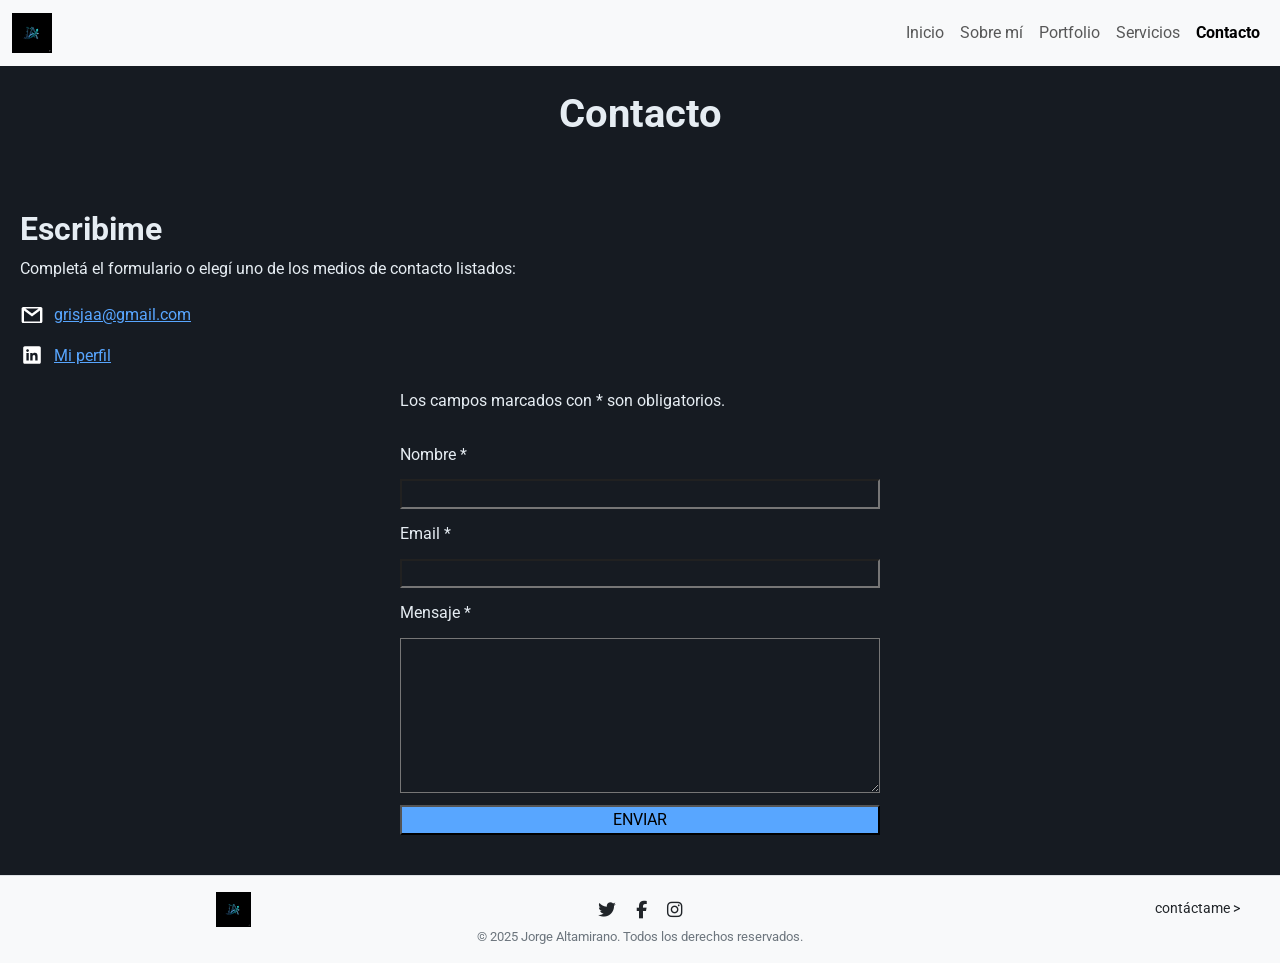
==== pages/contacto.html @ dae82b2c "Primera versión de mi proyecto portfolio" ====
<!doctype html>
<html lang="es">

<head>
    <meta charset="utf-8">
    <meta name="viewport" content="width=device-width, initial-scale=1.5">
    <title>Portfolio-Contacto</title>

    <!-- Tipografía -->
    <link rel="preconnect" href="https://fonts.googleapis.com">
    <link rel="preconnect" href="https://fonts.gstatic.com" crossorigin>
    <link href="https://fonts.googleapis.com/css2?family=Roboto:wght@400&display=swap" rel="stylesheet">
    <link href="https://cdn.jsdelivr.net/npm/bootstrap@5.3.8/dist/css/bootstrap.min.css" rel="stylesheet"
        integrity="sha384-sRIl4kxILFvY47J16cr9ZwB07vP4J8+LH7qKQnuqkuIAvNWLzeN8tE5YBujZqJLB" crossorigin="anonymous">
    <!-- CSS -->
    <link rel="stylesheet" href="../assets/css/styles.css">
    <!-- Font Awesome para iconos -->
    <link rel="stylesheet" href="https://cdnjs.cloudflare.com/ajax/libs/font-awesome/6.4.0/css/all.min.css"
        integrity="sha512-iecdLmaskl7CVkqkXNQ/ZH/XLlvWZOJyj7Yy7tcenmpD1ypASozpmT/E0iPtmFIB46ZmdtAc9eNBvH0H/ZpiBw=="
        crossorigin="anonymous" referrerpolicy="no-referrer" />
</head>

<body class="body">
    <header class="header">
        <nav class="navbar navbar-expand-lg bg-body-tertiary">
            <div class="container-fluid">
                <a class="navbar-brand" href="../index.html">
                    <img src="../assets/img/logo negro.png" alt="Jorge Altamirano Logo" height="40">
                </a>
                <button class="navbar-toggler" type="button" data-bs-toggle="collapse"
                    data-bs-target="#navbarNavAltMarkup" aria-controls="navbarNavAltMarkup" aria-expanded="false"
                    aria-label="Toggle navigation">
                    <span class="navbar-toggler-icon"></span>
                </button>
                <div class="collapse navbar-collapse" id="navbarNavAltMarkup">
                    <div class="navbar-nav ms-auto">
                        <a class="nav-link" href="../index.html">Inicio</a>
                        <a class="nav-link" href="./sobre-mi.html">Sobre mí</a>
                        <a class="nav-link" href="./portfolio.html">Portfolio</a>
                        <a class="nav-link" href="./servicios.html">Servicios</a>
                        <a class="nav-link active" aria-current="page" href="./contacto.html">Contacto</a>
                    </div>
                </div>
            </div>
        </nav>

        <div class="header-content text-center py-4">
            <h1 class="header__title">Contacto</h1>
        </div>
    </header>

    <main class="main">
        <section class="contact" aria-labelledby="contacto-titulo">
            <h2 id="contacto-titulo" class="contact__title">Escribime</h2>
            <p class="contact__intro">Completá el formulario o elegí uno de los medios de contacto listados:</p>

            <ul class="contact__list">
                <li>
                    <img src="../assets/img/gmail blanco.svg" alt="Gmail" class="contact__icon">
                    <a href="mailto:grisjaa@gmail.com" class="contact__link">grisjaa@gmail.com</a>
                </li>
                <li>
                    <img src="../assets/img/inkedin blanco.svg" alt="LinkedIn" class="contact__icon">
                    <a href="https://www.linkedin.com/in/jorge-a-altamirano/" target="_blank" class="contact__link">Mi
                        perfil</a>
                </li>
            </ul>

            <form class="form" action="#" method="post" aria-describedby="ayuda-form">
                <p id="ayuda-form" class="form__help">Los campos marcados con * son obligatorios.</p>

                <label for="nombre" class="form__label">Nombre *</label>
                <input id="nombre" name="nombre" type="text" class="form__input" required>

                <label for="email" class="form__label">Email *</label>
                <input id="email" name="email" type="email" class="form__input" required>

                <label for="mensaje" class="form__label">Mensaje *</label>
                <textarea id="mensaje" name="mensaje" rows="6" class="form__textarea" required></textarea>

                <button type="submit" class="form__button">Enviar</button>
            </form>
        </section>
    </main>

    <footer class="footer">
        <div class="footer__container">
            <img src="../assets/img/logo negro.png" alt="Jorge Altamirano Logo" class="footer__logo">
            <ul class="footer__social">
                <li>
                    <a href="https://twitter.com" target="_blank" rel="noopener noreferrer" class="footer__social-link"
                        aria-label="Twitter">
                        <i class="fab fa-twitter"></i>
                    </a>
                </li>
                <li>
                    <a href="https://facebook.com" target="_blank" rel="noopener noreferrer" class="footer__social-link"
                        aria-label="Facebook">
                        <i class="fab fa-facebook-f"></i>
                    </a>
                </li>
                <li>
                    <a href="https://instagram.com" target="_blank" rel="noopener noreferrer"
                        class="footer__social-link" aria-label="Instagram">
                        <i class="fab fa-instagram"></i>
                    </a>
                </li>
            </ul>
            <a href="./contacto.html" class="footer__contact">contáctame &gt;</a>
        </div>
        <p class="footer__text">&copy; <time datetime="2025">2025</time> Jorge Altamirano. Todos los derechos
            reservados.</p>
    </footer>
    <script src="https://cdn.jsdelivr.net/npm/bootstrap@5.3.8/dist/js/bootstrap.bundle.min.js"
        integrity="sha384-FKyoEForCGlyvwx9Hj09JcYn3nv7wiPVlz7YYwJrWVcXK/BmnVDxM+D2scQbITxI"
        crossorigin="anonymous"></script>
</body>

</html>
---- assets/css/styles.css ----
/* Reset básico  */
* {
  margin: 0;
  padding: 0;
  box-sizing: border-box;
}

/* Variables y tipografía */
:root {
  --fondo: #0d1117;
  --tinta: #e6edf3;
  --acento: #58a6ff;
  --muted: #8b949e;
  --fondo-suave: #161b22;
}

html {
  color-scheme: dark light;
  background: var(--fondo);
}

.body {
  background: var(--fondo);
  color: var(--tinta);
  font-family: "Roboto", system-ui, -apple-system, "Segoe UI", Arial, sans-serif;
  font-weight: 400;
  line-height: 1.6;
  max-width: 1320px;
  margin: 0 auto;
}

/* Enlaces */
a {
  color: var(--acento);
  text-decoration: underline;
}
a:hover {
  text-decoration: none;
}

/*  Encabezados y subtítulos  */
h1, h2, h3 {
  color: var(--tinta);
  font-weight: 700;
}
.subtitulo {
  color: var(--muted);
  font-style: italic;
}

/*  Navegación */
nav ul { list-style: none; }
nav li { display: inline; }
nav li + li::before { content: " · "; color: var(--muted); }
nav a[aria-current="page"] { font-weight: 700; text-decoration: none; }

/* Secciones base  */
header, main { background: var(--fondo-suave); }
figure { text-align: center; }
figcaption { color: var(--muted); font-size: 0.95rem; }

/*  Texto y listas  */
em { font-style: italic; }
strong { font-weight: 700; }
ul, ol { color: var(--tinta); }

/* Formularios y botones  */
label, input, textarea, button {
  font: inherit;
  color: inherit;
  background: transparent;
}
button {
  background: var(--acento);
  color: #000;
  text-transform: uppercase;
  cursor: pointer;
}
button:hover { text-decoration: underline; }

.form {
  display: flex;
  flex-direction: column;
  gap: 12px;
  max-width: 480px;
  margin: 0 auto;
}

/*  Multimedia */
video, img { display: block; }

/* Accesibilidad */
.skip {
  position: static;
  display: inline-block;
  background: var(--acento);
  color: #000;
  text-decoration: none;
}


/* Header */
.header { background: var(--fondo-suave); text-align: center; }
.header__title { color: var(--tinta); font-weight: 700; }
.header__subtitle { color: var(--muted); font-style: italic; }

/* Navegación */
.nav__list { list-style: none; }
.nav__item { display: inline; }
.nav__item + .nav__item::before { content: " · "; color: var(--muted); }
.nav__link { color: var(--acento); text-decoration: underline; }
.nav__link:hover { text-decoration: none; }
.nav__link[aria-current="page"] { font-weight: 700; text-decoration: none; }

/* Main / Intro */
.main { 
  background: var(--fondo-suave); 
  min-height: 70vh;
  padding: 40px 20px;
}
.intro__title {
  color: var(--tinta);
  font-weight: 700;
  text-align: center;
}

.intro__text {
  text-align: center;
  margin-top: 8px;
}

/* Proyecto destacado */
.project {
  display: grid;
  gap: 20px;
}

.project__title { 
  color: var(--tinta); 
  text-align: center;
  margin-bottom: 30px;
}

.project__text { 
  color: var(--tinta);
  margin-top: 15px;
}

.project__video { 
  display: block;
  max-height: 400px;
  object-fit: cover;
  border-radius: 10px;
}

/* Intro Figure */
.intro__figure {
  display: flex;
  flex-direction: column;
  gap: 10px;
  align-items: center;
  justify-content: center;
}

.intro__image {
  width: 100%;
  height: auto;
  max-height: 450px;
  object-fit: contain;
  border-radius: 10px;
  box-shadow: 0 4px 8px rgba(0, 0, 0, 0.1);
  display: block;
  margin: 0 auto;
}

.intro__caption {
  color: var(--muted);
  font-size: 0.95rem;
  text-align: center;
  margin-top: 10px;
}

/* Gallery - Portfolio */
.gallery {
  display: grid;
  gap: 40px;
  padding: 20px;
}

.gallery__title {
  color: var(--tinta);
  font-weight: 700;
  text-align: center;
  margin-bottom: 30px;
}

.project__figure {
  display: flex;
  flex-direction: column;
  gap: 15px;
  background: var(--fondo);
  padding: 20px;
  border-radius: 15px;
  box-shadow: 0 4px 12px rgba(0, 0, 0, 0.2);
  transition: transform 0.3s ease, box-shadow 0.3s ease;
}

.project__figure:hover {
  transform: translateY(-10px);
  box-shadow: 0 8px 20px rgba(88, 166, 255, 0.4);
}

.project__image {
  width: 100%;
  max-height: 350px;
  object-fit: cover;
  border-radius: 10px;
}

.project__caption {
  color: var(--muted);
  font-size: 0.95rem;
  text-align: center;
}

/* Responsive Gallery Grid */
@media (min-width: 768px) {
  .gallery {
    grid-template-columns: repeat(2, 1fr);
    gap: 30px;
  }
  
  .gallery__title {
    grid-column: 1 / -1;
  }
}

/* Skills */
.skills__title { font-weight: 700; }
.skills__list { list-style: disc; }
.skills__item { color: var(--tinta); }

/* Contenedor de habilidades más acotado */
.skills .container {
  max-width: 800px;
}

/* Espaciado de cards de habilidades en mobile */
.skills .card {
  margin-bottom: 32px;
  padding: 14px 10px;
}

@media (min-width: 768px) {
  .skills .card {
    margin-bottom: 16px;
  }
}

/* Services (Grid bidimensional) */
.service {
  display: grid;
  row-gap: 28px;
  column-gap: 24px;
  padding: 32px 20px;
}

.service__item {
  background: var(--fondo);
  padding: 20px 18px;
  border-radius: 12px;
  text-align: left;
}

.service__title {
  color: var(--tinta);
  text-align: center;
  margin-bottom: 8px;
  grid-column: 1 / -1;
}

.service__subtitle {
  color: var(--tinta);
}

.process {
  background: var(--fondo-suave);
  padding: 22px 20px;
  border-radius: 12px;
}

.process__title {
  color: var(--tinta);
  margin-bottom: 12px;
}

.process__list {
  display: grid;
  gap: 8px;
  padding-left: 1.25rem;
}

/* Tablet: 2 columnas */
@media (min-width: 768px) {
  .service {
    grid-template-columns: repeat(2, minmax(0, 1fr));
  }

  .process {
    grid-column: 1 / -1;
  }

  .process__list {
    grid-template-columns: repeat(2, minmax(0, 1fr));
  }
}

/* Desktop: 3 columnas desde 1024px */
@media (min-width: 1024px) {
  .service {
    grid-template-columns: repeat(3, minmax(0, 1fr));
  }

  .process {
    grid-column: 1 / -1;
  }
}

/* Contact List */
.contact__list {
  list-style: none;
  padding: 0;
  margin: 20px 0;
}

.contact__list li {
  display: flex;
  align-items: center;
  gap: 10px;
  margin-bottom: 15px;
  color: var(--tinta);
}

.contact__icon {
  width: 24px;
  height: 24px;
  flex-shrink: 0;
}

.contact__link {
  color: var(--acento);
  text-decoration: underline;
}

.contact__link:hover {
  text-decoration: none;
}

/* imagen de perfil */
.profile__image {
  max-width: 300px;
  width: 100%;
  height: auto;
  border-radius: 20px;
  transition: transform 0.3s ease, box-shadow 0.3s ease;
  box-shadow: 0 4px 8px rgba(0, 0, 0, 0.1);
}

.profile__image:hover {
  transform: scale(1.05);
  box-shadow: 0 8px 16px rgba(88, 166, 255, 0.3);
}

/* Footer */
.footer { 
  background: #f8f9fa; 
  padding: 16px 20px;
  color: #212529;
  border-top: 1px solid #dee2e6;
}

.footer__container {
  max-width: 1200px;
  margin: 0 auto;
  display: flex;
  flex-direction: column;
  align-items: center;
  gap: 15px;
}

.footer__logo {
  height: 35px;
  width: auto;
  object-fit: contain;
}

.footer__social {
  display: flex;
  gap: 20px;
  list-style: none;
  margin: 0;
  padding: 0;
  align-items: center;
}

.footer__social-link {
  color: #212529;
  font-size: 1.1rem;
  text-decoration: none;
  transition: color 0.3s ease, transform 0.2s ease;
  display: flex;
  align-items: center;
  justify-content: center;
}

.footer__social-link:hover,
.footer__social-link:focus,
.footer__social-link:active {
  color: var(--acento);
  transform: translateY(-2px);
  outline: 2px solid var(--acento);
  outline-offset: 4px;
}

.footer__contact {
  color: #212529;
  text-decoration: none;
  font-size: 0.9rem;
  padding-bottom: 2px;
  transition: color 0.3s ease;
}

.footer__contact:hover,
.footer__contact:focus,
.footer__contact:active {
  color: var(--acento);
  outline: 2px solid var(--acento);
  outline-offset: 4px;
}

.footer__text { 
  color: #6c757d; 
  font-size: 0.8rem;
  text-align: center;
  margin: 0;
}

/* Responsive Footer */
@media (min-width: 768px) {
  .footer__container {
    flex-direction: row;
    justify-content: space-between;
    align-items: center;
    gap: 20px;
  }
  
  .footer__logo {
    flex: 1;
  }
  
  .footer__social {
    flex: 1;
    justify-content: center;
  }
  
  .footer__contact {
    flex: 1;
    text-align: right;
  }
}
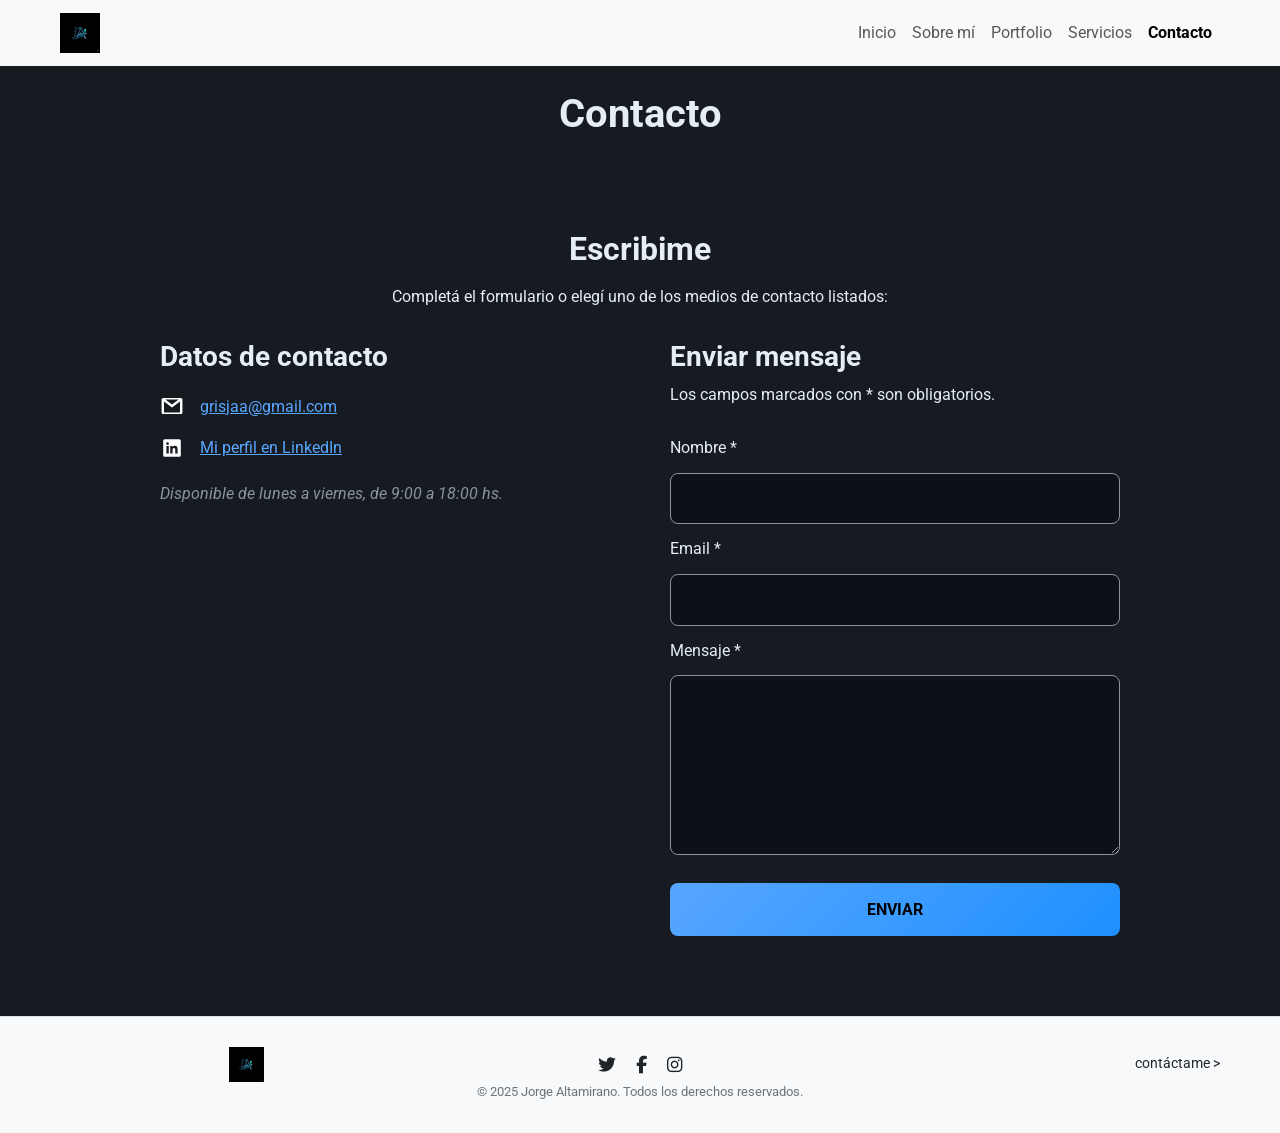
==== commit 1f69b6e0: "agregue: arquitectura SCSS, variables, mixins, @each y animaciones" ====
--- a/pages/contacto.html
+++ b/pages/contacto.html
@@ -1,9 +1,10 @@
 <!doctype html>
 <html lang="es">
 
+<!-- ==================== HEAD ==================== -->
 <head>
     <meta charset="utf-8">
-    <meta name="viewport" content="width=device-width, initial-scale=1.5">
+    <meta name="viewport" content="width=device-width, initial-scale=1.0">
     <title>Portfolio-Contacto</title>
 
     <!-- Tipografía -->
@@ -13,14 +14,16 @@
     <link href="https://cdn.jsdelivr.net/npm/bootstrap@5.3.8/dist/css/bootstrap.min.css" rel="stylesheet"
         integrity="sha384-sRIl4kxILFvY47J16cr9ZwB07vP4J8+LH7qKQnuqkuIAvNWLzeN8tE5YBujZqJLB" crossorigin="anonymous">
     <!-- CSS -->
-    <link rel="stylesheet" href="../assets/css/styles.css">
+    <link rel="stylesheet" href="../assets/css/style.css">
     <!-- Font Awesome para iconos -->
     <link rel="stylesheet" href="https://cdnjs.cloudflare.com/ajax/libs/font-awesome/6.4.0/css/all.min.css"
         integrity="sha512-iecdLmaskl7CVkqkXNQ/ZH/XLlvWZOJyj7Yy7tcenmpD1ypASozpmT/E0iPtmFIB46ZmdtAc9eNBvH0H/ZpiBw=="
         crossorigin="anonymous" referrerpolicy="no-referrer" />
 </head>
+<!-- ==================== FIN HEAD ==================== -->
 
 <body class="body">
+    <!-- Inicio Header -->
     <header class="header">
         <nav class="navbar navbar-expand-lg bg-body-tertiary">
             <div class="container-fluid">
@@ -48,40 +51,54 @@
             <h1 class="header__title">Contacto</h1>
         </div>
     </header>
+    <!-- Fin Header -->
 
+    <!-- ==================== INICIO MAIN ==================== -->
     <main class="main">
         <section class="contact" aria-labelledby="contacto-titulo">
             <h2 id="contacto-titulo" class="contact__title">Escribime</h2>
             <p class="contact__intro">Completá el formulario o elegí uno de los medios de contacto listados:</p>
 
-            <ul class="contact__list">
-                <li>
-                    <img src="../assets/img/gmail blanco.svg" alt="Gmail" class="contact__icon">
-                    <a href="mailto:grisjaa@gmail.com" class="contact__link">grisjaa@gmail.com</a>
-                </li>
-                <li>
-                    <img src="../assets/img/inkedin blanco.svg" alt="LinkedIn" class="contact__icon">
-                    <a href="https://www.linkedin.com/in/jorge-a-altamirano/" target="_blank" class="contact__link">Mi
-                        perfil</a>
-                </li>
-            </ul>
+            <!-- Wrapper Flexbox para distribuir contenido -->
+            <div class="contact__wrapper">
+                <!-- Informacion de contacto -->
+                <div class="contact__info">
+                    <h3>Datos de contacto</h3>
+                    <ul class="contact__list">
+                        <li>
+                            <img src="../assets/img/gmail blanco.svg" alt="Gmail" class="contact__icon">
+                            <a href="mailto:grisjaa@gmail.com" class="contact__link">grisjaa@gmail.com</a>
+                        </li>
+                        <li>
+                            <img src="../assets/img/inkedin blanco.svg" alt="LinkedIn" class="contact__icon">
+                            <a href="https://www.linkedin.com/in/jorge-a-altamirano/" target="_blank" class="contact__link">Mi perfil en LinkedIn</a>
+                        </li>
+                    </ul>
+                    <p class="contact__availability">Disponible de lunes a viernes, de 9:00 a 18:00 hs.</p>
+                </div>
 
-            <form class="form" action="#" method="post" aria-describedby="ayuda-form">
-                <p id="ayuda-form" class="form__help">Los campos marcados con * son obligatorios.</p>
+                <!-- Formulario de contacto -->
+                <div class="contact__form-container">
+                    <h3>Enviar mensaje</h3>
+                    <form class="form" action="#" method="post" aria-describedby="ayuda-form">
+                        <p id="ayuda-form" class="form__help">Los campos marcados con * son obligatorios.</p>
 
-                <label for="nombre" class="form__label">Nombre *</label>
-                <input id="nombre" name="nombre" type="text" class="form__input" required>
+                        <label for="nombre" class="form__label">Nombre *</label>
+                        <input id="nombre" name="nombre" type="text" class="form__input" required>
 
-                <label for="email" class="form__label">Email *</label>
-                <input id="email" name="email" type="email" class="form__input" required>
+                        <label for="email" class="form__label">Email *</label>
+                        <input id="email" name="email" type="email" class="form__input" required>
 
-                <label for="mensaje" class="form__label">Mensaje *</label>
-                <textarea id="mensaje" name="mensaje" rows="6" class="form__textarea" required></textarea>
+                        <label for="mensaje" class="form__label">Mensaje *</label>
+                        <textarea id="mensaje" name="mensaje" rows="6" class="form__textarea" required></textarea>
 
-                <button type="submit" class="form__button">Enviar</button>
-            </form>
+                        <button type="submit" class="form__button">Enviar</button>
+                    </form>
+                </div>
+            </div>
         </section>
     </main>
+    <!-- ==================== FIN MAIN ==================== -->
 
     <footer class="footer">
         <div class="footer__container">
@@ -111,6 +128,9 @@
         <p class="footer__text">&copy; <time datetime="2025">2025</time> Jorge Altamirano. Todos los derechos
             reservados.</p>
     </footer>
+    <!-- ==================== FIN FOOTER ==================== -->
+
+    <!-- Scripts -->
     <script src="https://cdn.jsdelivr.net/npm/bootstrap@5.3.8/dist/js/bootstrap.bundle.min.js"
         integrity="sha384-FKyoEForCGlyvwx9Hj09JcYn3nv7wiPVlz7YYwJrWVcXK/BmnVDxM+D2scQbITxI"
         crossorigin="anonymous"></script>
--- a/assets/css/style.css
+++ b/assets/css/style.css
@@ -0,0 +1,984 @@
+@charset "UTF-8";
+@keyframes fadeIn {
+  from {
+    opacity: 0;
+    transform: translateY(20px);
+  }
+  to {
+    opacity: 1;
+    transform: translateY(0);
+  }
+}
+@keyframes pulse {
+  0%, 100% {
+    transform: scale(1);
+  }
+  50% {
+    transform: scale(1.05);
+  }
+}
+@keyframes slideInRight {
+  from {
+    opacity: 0;
+    transform: translateX(30px);
+  }
+  to {
+    opacity: 1;
+    transform: translateX(0);
+  }
+}
+@keyframes gradientShift {
+  0% {
+    background-position: 0% 50%;
+  }
+  50% {
+    background-position: 100% 50%;
+  }
+  100% {
+    background-position: 0% 50%;
+  }
+}
+* {
+  margin: 0;
+  padding: 0;
+  box-sizing: border-box;
+}
+
+html {
+  color-scheme: dark light;
+  background: #0d1117;
+  scroll-behavior: smooth;
+}
+
+body,
+.body {
+  background: #0d1117;
+  color: #e6edf3;
+  font-family: "Roboto", system-ui, -apple-system, "Segoe UI", Arial, sans-serif;
+  font-weight: 400;
+  line-height: 1.6;
+}
+
+video,
+img {
+  display: block;
+  max-width: 100%;
+  height: auto;
+}
+
+ul,
+ol {
+  color: #e6edf3;
+}
+
+.skip {
+  position: static;
+  display: inline-block;
+  background: #58a6ff;
+  color: #000;
+  text-decoration: none;
+}
+
+h1,
+h2,
+h3 {
+  color: #e6edf3;
+  font-weight: 700;
+}
+
+.subtitulo {
+  color: #8b949e;
+  font-style: italic;
+}
+
+em {
+  font-style: italic;
+}
+
+strong {
+  font-weight: 700;
+}
+
+a {
+  color: #58a6ff;
+  text-decoration: underline;
+  transition: color 0.2s ease;
+}
+a:hover {
+  text-decoration: none;
+}
+
+figure {
+  text-align: center;
+}
+
+figcaption {
+  color: #8b949e;
+  font-size: 0.95rem;
+}
+
+.header {
+  background: #161b22;
+  text-align: center;
+}
+.header__title {
+  color: #e6edf3;
+  font-weight: 700;
+}
+.header__subtitle {
+  color: #8b949e;
+  font-style: italic;
+}
+
+header,
+main {
+  background: #161b22;
+}
+
+.navbar-brand img {
+  height: 40px;
+  width: auto;
+  max-width: 150px;
+}
+
+.footer {
+  background: #f8f9fa;
+  padding: 30px 20px;
+  color: #212529;
+  border-top: 1px solid #dee2e6;
+  margin-top: 0;
+}
+.footer__container {
+  max-width: 1200px;
+  margin: 0 auto;
+  padding: 0 20px;
+  display: flex;
+  flex-direction: column;
+  gap: 16px;
+  align-items: center;
+}
+@media (min-width: 768px) {
+  .footer__container {
+    display: flex;
+    flex-direction: row;
+    gap: 20px;
+    justify-content: space-between;
+    align-items: center;
+  }
+}
+.footer__logo {
+  height: 35px;
+  width: auto;
+  object-fit: contain;
+}
+@media (min-width: 768px) {
+  .footer__logo {
+    flex: 1;
+  }
+}
+.footer__social {
+  display: flex;
+  flex-direction: row;
+  gap: 20px;
+  list-style: none;
+  margin: 0;
+  padding: 0;
+  align-items: center;
+}
+@media (min-width: 768px) {
+  .footer__social {
+    flex: 1;
+    justify-content: center;
+  }
+}
+.footer__social-link {
+  color: #212529;
+  font-size: 1.1rem;
+  text-decoration: none;
+  display: flex;
+  align-items: center;
+  justify-content: center;
+  transition: color 0.3s ease, transform 0.2s ease;
+}
+.footer__social-link:hover, .footer__social-link:focus, .footer__social-link:active {
+  color: #58a6ff;
+  transform: translateY(-2px);
+}
+.footer__social-link:hover:focus, .footer__social-link:focus:focus, .footer__social-link:active:focus {
+  outline: 2px solid #58a6ff;
+  outline-offset: 4px;
+}
+.footer__contact {
+  color: #212529;
+  text-decoration: none;
+  font-size: 0.9rem;
+  padding-bottom: 2px;
+  transition: color 0.3s ease;
+}
+@media (min-width: 768px) {
+  .footer__contact {
+    flex: 1;
+    text-align: right;
+  }
+}
+.footer__contact:hover, .footer__contact:focus, .footer__contact:active {
+  color: #58a6ff;
+}
+.footer__contact:hover:focus, .footer__contact:focus:focus, .footer__contact:active:focus {
+  outline: 2px solid #58a6ff;
+  outline-offset: 4px;
+}
+.footer__text {
+  color: #6c757d;
+  font-size: 0.8rem;
+  text-align: center;
+  margin: 0;
+}
+
+.social--twitter:hover, .social--twitter:focus {
+  color: #1da1f2;
+}
+
+.social--facebook:hover, .social--facebook:focus {
+  color: #1877f2;
+}
+
+.social--instagram:hover, .social--instagram:focus {
+  color: #e4405f;
+}
+
+.social--linkedin:hover, .social--linkedin:focus {
+  color: #0a66c2;
+}
+
+.social--whatsapp:hover, .social--whatsapp:focus {
+  color: #25d366;
+}
+
+.mt-xs {
+  margin-top: 8px;
+}
+
+.mb-xs {
+  margin-bottom: 8px;
+}
+
+.py-xs {
+  padding-top: 8px;
+  padding-bottom: 8px;
+}
+
+.mt-sm {
+  margin-top: 12px;
+}
+
+.mb-sm {
+  margin-bottom: 12px;
+}
+
+.py-sm {
+  padding-top: 12px;
+  padding-bottom: 12px;
+}
+
+.mt-md {
+  margin-top: 16px;
+}
+
+.mb-md {
+  margin-bottom: 16px;
+}
+
+.py-md {
+  padding-top: 16px;
+  padding-bottom: 16px;
+}
+
+.mt-lg {
+  margin-top: 20px;
+}
+
+.mb-lg {
+  margin-bottom: 20px;
+}
+
+.py-lg {
+  padding-top: 20px;
+  padding-bottom: 20px;
+}
+
+.mt-xl {
+  margin-top: 24px;
+}
+
+.mb-xl {
+  margin-bottom: 24px;
+}
+
+.py-xl {
+  padding-top: 24px;
+  padding-bottom: 24px;
+}
+
+.container,
+.container-fluid {
+  max-width: 1200px;
+  margin: 0 auto;
+  padding: 0 20px;
+}
+
+.content-wrapper {
+  max-width: 1200px;
+  margin: 0 auto;
+  padding: 0 20px;
+}
+
+.main {
+  background: #161b22;
+  min-height: 80vh;
+  padding: 40px 20px 60px;
+}
+
+.gallery {
+  display: grid;
+  grid-template-columns: repeat(1, 1fr);
+  gap: 40px;
+  padding: 20px;
+}
+@media (min-width: 768px) {
+  .gallery {
+    display: grid;
+    grid-template-columns: repeat(2, 1fr);
+    gap: 30px;
+  }
+}
+.gallery__title {
+  color: #e6edf3;
+  font-weight: 700;
+  text-align: center;
+  margin-bottom: 30px;
+  grid-column: 1/-1;
+}
+
+.service {
+  display: grid;
+  row-gap: 28px;
+  column-gap: 24px;
+  padding: 32px 20px;
+}
+@media (min-width: 768px) {
+  .service {
+    grid-template-columns: repeat(2, minmax(0, 1fr));
+  }
+}
+@media (min-width: 1024px) {
+  .service {
+    grid-template-columns: repeat(3, minmax(0, 1fr));
+  }
+}
+.service__title {
+  color: #e6edf3;
+  text-align: center;
+  margin-bottom: 8px;
+  grid-column: 1/-1;
+}
+.service__subtitle {
+  color: #e6edf3;
+}
+
+.process {
+  background: #161b22;
+  padding: 22px 20px;
+  border-radius: 12px;
+  grid-column: 1/-1;
+}
+.process__title {
+  color: #e6edf3;
+  margin-bottom: 12px;
+}
+.process__list {
+  display: grid;
+  gap: 8px;
+  padding-left: 1.25rem;
+}
+@media (min-width: 768px) {
+  .process__list {
+    grid-template-columns: repeat(2, minmax(0, 1fr));
+  }
+}
+
+.form__button, .cta__button, .btn-primary {
+  display: inline-block;
+  padding: 12px 24px;
+  border: none;
+  border-radius: 8px;
+  font-weight: 700;
+  text-decoration: none;
+  text-transform: uppercase;
+  cursor: pointer;
+  transition: transform 0.2s ease, box-shadow 0.2s ease;
+}
+
+.btn-primary {
+  background: #58a6ff;
+  color: #000;
+}
+.btn-primary:hover:hover {
+  transform: translateY(-2px);
+}
+.btn-primary:hover {
+  box-shadow: 0 8px 20px rgba(88, 166, 255, 0.4);
+  text-decoration: none;
+  color: #000;
+}
+
+.cta__button {
+  background: linear-gradient(135deg, #58a6ff 0%, #1e90ff 50%, #00bfff 100%);
+  color: #000;
+  padding: 14px 32px;
+  background-size: 200% 200%;
+  animation: gradientShift 3s ease infinite;
+}
+.cta__button:hover:hover {
+  transform: translateY(-2px);
+}
+.cta__button:hover {
+  box-shadow: 0 8px 20px rgba(88, 166, 255, 0.4);
+  text-decoration: none;
+  color: #000;
+  background-position: right center;
+}
+
+.form__button {
+  background: linear-gradient(135deg, #58a6ff 0%, #1e90ff 50%, #00bfff 100%);
+  color: #000;
+  padding: 14px 28px;
+  margin-top: 16px;
+  width: 100%;
+  background-size: 200% 200%;
+  animation: gradientShift 3s ease infinite;
+}
+@media (min-width: 768px) {
+  .form__button {
+    width: auto;
+  }
+}
+.form__button:hover:hover {
+  transform: translateY(-2px);
+}
+.form__button:hover {
+  box-shadow: 0 8px 20px rgba(88, 166, 255, 0.4);
+  background-position: right center;
+}
+
+.whatsapp-btn {
+  position: fixed;
+  bottom: 90px;
+  right: 20px;
+  z-index: 999;
+  display: flex;
+  align-items: center;
+  justify-content: center;
+  width: 56px;
+  height: 56px;
+  background: #25d366;
+  border-radius: 50%;
+  color: #fff;
+  font-size: 28px;
+  text-decoration: none;
+  box-shadow: 0 4px 12px rgba(37, 211, 102, 0.4);
+  transition: transform 0.2s ease, box-shadow 0.2s ease;
+}
+.whatsapp-btn:hover {
+  transform: scale(1.1);
+  box-shadow: 0 6px 16px rgba(37, 211, 102, 0.5);
+  color: #fff;
+  text-decoration: none;
+}
+.whatsapp-btn:focus {
+  outline: 2px solid #fff;
+  outline-offset: 2px;
+}
+.whatsapp-btn__icon {
+  width: 32px;
+  height: 32px;
+}
+
+button {
+  background: #58a6ff;
+  color: #000;
+  text-transform: uppercase;
+  cursor: pointer;
+  transition: background 0.2s ease;
+}
+button:hover {
+  text-decoration: underline;
+}
+
+.service__item, .project__figure {
+  background: #0d1117;
+  padding: 20px;
+  border-radius: 12px;
+  box-shadow: 0 4px 12px rgba(0, 0, 0, 0.2);
+  transition: transform 0.3s ease, box-shadow 0.3s ease;
+}
+
+.project__figure {
+  display: flex;
+  flex-direction: column;
+  gap: 16px;
+  padding: 20px;
+  border-radius: 15px;
+}
+.project__figure:hover {
+  transform: translateY(-10px);
+  box-shadow: 0 8px 20px rgba(88, 166, 255, 0.4);
+}
+
+.project__image {
+  width: 100%;
+  max-height: 350px;
+  object-fit: cover;
+  border-radius: 10px;
+}
+
+.project__caption {
+  color: #8b949e;
+  font-size: 0.95rem;
+  text-align: center;
+}
+
+.skills {
+  margin: 50px 0;
+  padding: 30px 0;
+}
+.skills .container {
+  max-width: 800px;
+}
+.skills .card {
+  margin-bottom: 32px;
+  padding: 14px 16px;
+}
+@media (min-width: 768px) {
+  .skills .card {
+    margin-bottom: 16px;
+  }
+}
+
+.skills__grid {
+  display: grid;
+  grid-template-columns: repeat(1, 1fr);
+  gap: 24px;
+  justify-items: center;
+  align-items: stretch;
+  padding: 20px 0;
+}
+@media (min-width: 768px) {
+  .skills__grid {
+    display: grid;
+    grid-template-columns: repeat(3, 1fr);
+    gap: 32px;
+    justify-items: stretch;
+  }
+  .skills__grid .card {
+    margin-bottom: 0;
+  }
+}
+
+.skills__title {
+  font-weight: 700;
+}
+
+.skills__list {
+  list-style: disc;
+}
+
+.skills__item {
+  color: #e6edf3;
+}
+
+.service__item {
+  padding: 20px 18px;
+  text-align: left;
+  animation: fadeIn 0.5s ease-in-out;
+}
+
+.form__input,
+.form__textarea {
+  border: 1px solid #8b949e;
+  border-radius: 8px;
+  padding: 12px;
+  background: #0d1117;
+  font: inherit;
+  color: inherit;
+  transition: border-color 0.2s ease, outline 0.2s ease;
+}
+.form__input:focus,
+.form__textarea:focus {
+  outline: 2px solid #58a6ff;
+  border-color: #58a6ff;
+}
+
+.form {
+  display: flex;
+  flex-direction: column;
+  gap: 12px;
+  max-width: 480px;
+  margin: 0 auto;
+}
+
+.form__textarea {
+  min-height: 120px;
+  resize: vertical;
+}
+
+label {
+  font: inherit;
+  color: inherit;
+  background: transparent;
+}
+
+input,
+textarea {
+  font: inherit;
+  color: inherit;
+  background: transparent;
+}
+
+nav ul {
+  list-style: none;
+}
+nav li {
+  display: inline;
+}
+nav li + li::before {
+  content: " · ";
+  color: #8b949e;
+}
+nav a[aria-current=page] {
+  font-weight: 700;
+  text-decoration: none;
+}
+
+.nav__list {
+  list-style: none;
+}
+.nav__item {
+  display: inline;
+}
+.nav__item + .nav__item::before {
+  content: " · ";
+  color: #8b949e;
+}
+.nav__link {
+  color: #58a6ff;
+  text-decoration: underline;
+  transition: color 0.2s ease;
+}
+.nav__link:hover {
+  text-decoration: none;
+}
+.nav__link[aria-current=page] {
+  font-weight: 700;
+  text-decoration: none;
+}
+
+.intro {
+  max-width: 1200px;
+  margin: 0 auto;
+  padding: 0 20px;
+}
+.intro__title {
+  color: #e6edf3;
+  font-weight: 700;
+  text-align: center;
+  margin-bottom: 16px;
+  animation: fadeIn 0.6s ease-out;
+}
+.intro__text {
+  text-align: center;
+  margin-top: 8px;
+  margin-bottom: 40px;
+}
+.intro__figure {
+  display: flex;
+  flex-direction: column;
+  gap: 16px;
+  align-items: center;
+  justify-content: center;
+}
+.intro__image {
+  width: 100%;
+  height: auto;
+  max-height: 450px;
+  object-fit: contain;
+  border-radius: 10px;
+  box-shadow: 0 4px 8px rgba(0, 0, 0, 0.1);
+  display: block;
+  margin: 0 auto;
+  transition: transform 0.3s ease, box-shadow 0.3s ease;
+}
+.intro__image:hover {
+  transform: scale(1.02);
+  box-shadow: 0 4px 12px rgba(0, 0, 0, 0.2);
+}
+.intro__caption {
+  color: #e6edf3;
+  font-size: 0.95rem;
+  text-align: center;
+  margin-top: 16px;
+}
+
+.project {
+  display: grid;
+  grid-template-columns: repeat(1, 1fr);
+  gap: 20px;
+  margin-bottom: 50px;
+  padding: 30px 0;
+}
+.project__title {
+  color: #e6edf3;
+  text-align: center;
+  margin-bottom: 30px;
+}
+.project__text {
+  color: #e6edf3;
+  margin-top: 16px;
+}
+.project__video {
+  display: block;
+  max-height: 400px;
+  object-fit: cover;
+  border-radius: 10px;
+}
+
+.cta {
+  background: #0d1117;
+  padding: 50px 20px;
+  text-align: center;
+  margin-top: 40px;
+  border-radius: 12px;
+  animation: fadeIn 0.5s ease-out;
+}
+.cta__title {
+  margin-bottom: 16px;
+  font-size: 1.5rem;
+}
+.cta__text {
+  margin-bottom: 24px;
+  max-width: 600px;
+  margin-left: auto;
+  margin-right: auto;
+}
+
+.testimonials {
+  background-color: #0d1117;
+  border-top: 1px solid #8b949e;
+  padding: 40px 0;
+}
+
+.blockquote {
+  font-style: italic;
+  color: #e6edf3;
+}
+
+.blockquote-footer {
+  color: #8b949e;
+}
+
+#n8n-chat {
+  position: fixed;
+  bottom: 20px;
+  right: 20px;
+  z-index: 999;
+  z-index: 1000;
+}
+
+.profile {
+  max-width: 1000px;
+  margin: 0 auto;
+  padding: 0 20px;
+  padding: 20px;
+}
+.profile__content-wrapper {
+  display: flex;
+  flex-direction: column;
+  gap: 30px;
+  align-items: center;
+}
+@media (min-width: 768px) {
+  .profile__content-wrapper {
+    display: flex;
+    flex-direction: row;
+    gap: 50px;
+    align-items: center;
+    justify-content: center;
+  }
+}
+@media (min-width: 768px) {
+  .profile__figure {
+    flex: 0 0 320px;
+    margin-bottom: 0;
+  }
+}
+@media (min-width: 768px) {
+  .profile__info {
+    flex: 1;
+    text-align: left;
+  }
+}
+.profile__image {
+  max-width: 300px;
+  width: 100%;
+  height: auto;
+  border-radius: 20px;
+  transition: transform 0.3s ease, box-shadow 0.3s ease;
+  box-shadow: 0 4px 8px rgba(0, 0, 0, 0.1);
+}
+.profile__image:hover:hover {
+  transform: scale(1.05);
+}
+.profile__image:hover {
+  box-shadow: 0 8px 16px rgba(88, 166, 255, 0.3);
+}
+.profile__title {
+  margin-bottom: 16px;
+}
+.profile__text {
+  margin-bottom: 20px;
+  line-height: 1.8;
+}
+.profile__section {
+  margin-top: 40px;
+  padding: 20px;
+  background: #0d1117;
+  border-radius: 12px;
+  animation: slideInRight 0.5s ease-out;
+}
+.profile__subtitle {
+  margin-bottom: 12px;
+}
+.profile__list {
+  padding-left: 20px;
+}
+.profile__list li {
+  margin-bottom: 8px;
+}
+
+.contact {
+  max-width: 1000px;
+  margin: 0 auto;
+  padding: 0 20px;
+  padding: 20px;
+}
+.contact__title {
+  text-align: center;
+  margin-bottom: 16px;
+}
+.contact__intro {
+  text-align: center;
+  margin-bottom: 30px;
+}
+.contact__wrapper {
+  display: flex;
+  flex-direction: column;
+  gap: 40px;
+  align-items: stretch;
+}
+@media (min-width: 768px) {
+  .contact__wrapper {
+    display: flex;
+    flex-direction: row;
+    gap: 60px;
+    justify-content: space-between;
+    align-items: flex-start;
+  }
+}
+@media (min-width: 768px) {
+  .contact__info {
+    flex: 1;
+  }
+}
+@media (min-width: 768px) {
+  .contact__form-container {
+    flex: 1;
+  }
+}
+.contact__list {
+  list-style: none;
+  padding: 0;
+  margin: 20px 0;
+}
+.contact__list li {
+  display: flex;
+  flex-direction: row;
+  gap: 16px;
+  align-items: center;
+  margin-bottom: 16px;
+  color: #e6edf3;
+}
+.contact__icon {
+  width: 24px;
+  height: 24px;
+  flex-shrink: 0;
+}
+.contact__link {
+  color: #58a6ff;
+  text-decoration: underline;
+  transition: color 0.2s ease;
+}
+.contact__link:hover {
+  text-decoration: none;
+}
+.contact__availability {
+  color: #8b949e;
+  font-style: italic;
+  margin-top: 20px;
+}
+
+.portfolio__intro {
+  text-align: center;
+  margin-bottom: 40px;
+  max-width: 800px;
+  margin-left: auto;
+  margin-right: auto;
+}
+.portfolio__filters {
+  display: flex;
+  align-items: center;
+  justify-content: center;
+  gap: 16px;
+  margin-bottom: 30px;
+  flex-wrap: wrap;
+}
+.portfolio__filter-btn {
+  padding: 8px 16px;
+  background: transparent;
+  border: 1px solid #8b949e;
+  border-radius: 8px;
+  color: #e6edf3;
+  cursor: pointer;
+  transition: all 0.2s ease;
+}
+.portfolio__filter-btn:hover, .portfolio__filter-btn.active {
+  background: #58a6ff;
+  border-color: #58a6ff;
+  color: #000;
+}
+
+.services__intro {
+  text-align: center;
+  margin-bottom: 40px;
+  max-width: 800px;
+  margin-left: auto;
+  margin-right: auto;
+}
+.services__cta {
+  text-align: center;
+  margin-top: 50px;
+  padding: 40px;
+  background: #0d1117;
+  border-radius: 12px;
+}
+
+/*# sourceMappingURL=style.css.map */
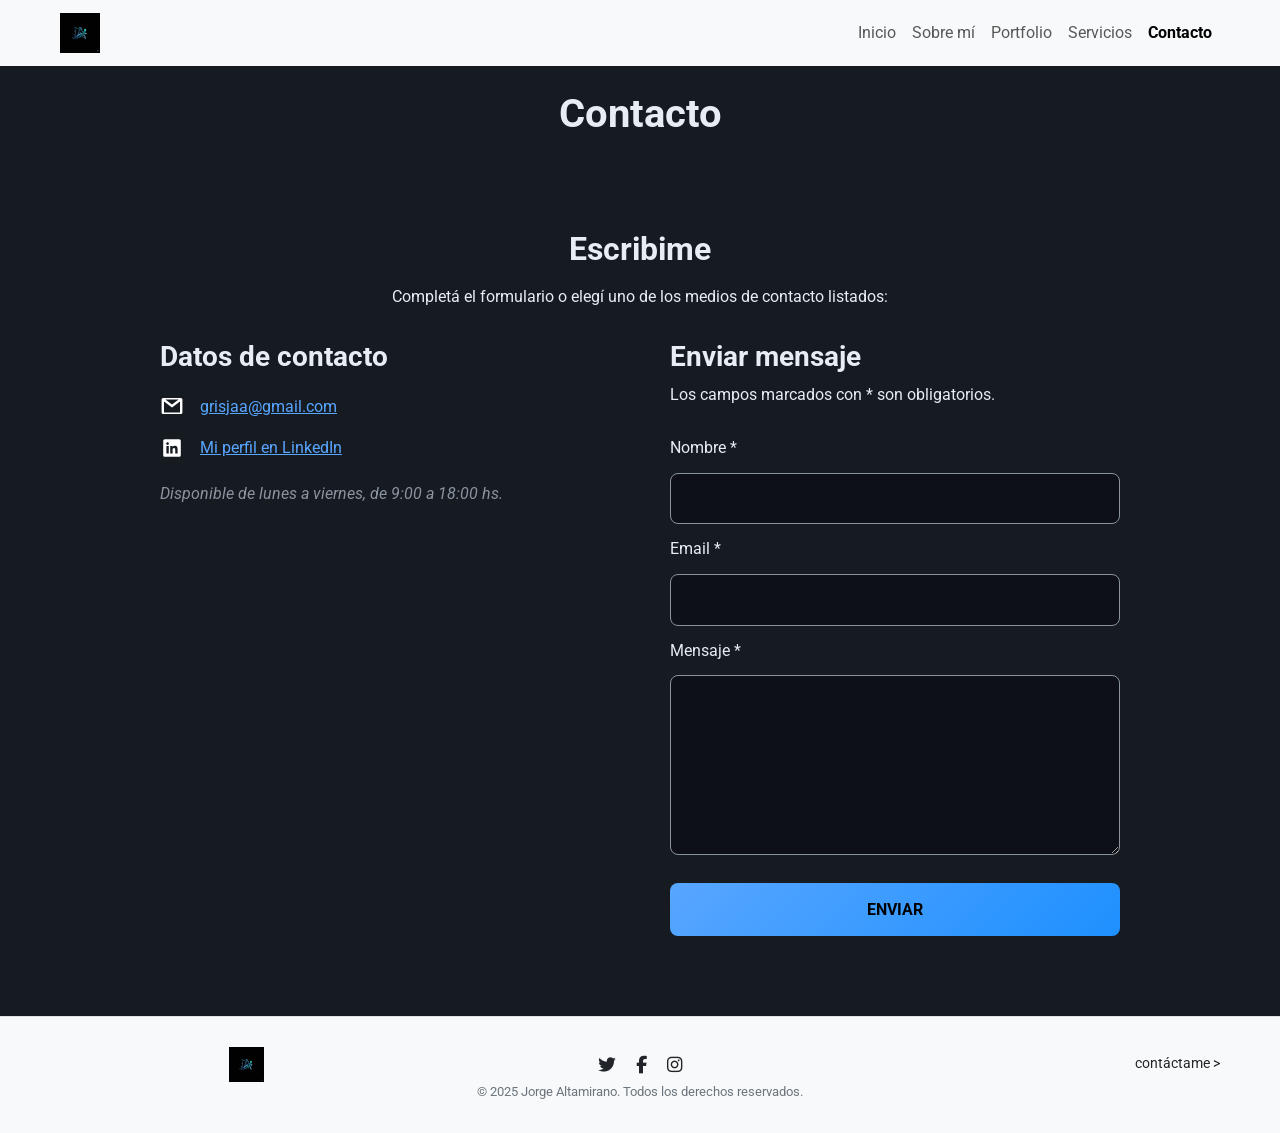
==== commit 6d6257b0: "Optimizacion de imágenes y ajustes de portfolio" ====
--- a/pages/contacto.html
+++ b/pages/contacto.html
@@ -2,10 +2,15 @@
 <html lang="es">
 
 <!-- ==================== HEAD ==================== -->
+
 <head>
     <meta charset="utf-8">
     <meta name="viewport" content="width=device-width, initial-scale=1.0">
-    <title>Portfolio-Contacto</title>
+    <meta name="keywords"
+        content="contacto, presupuesto, desarrollador web, consultas, email, formulario de contacto, proyectos web">
+    <meta name="description"
+        content="Contactá a Jorge Altamirano para presupuestos y consultas. Formulario y datos de contacto para iniciar tu proyecto web.">
+    <title>Jorge Altamirano | Portfolio - Contacto</title>
 
     <!-- Tipografía -->
     <link rel="preconnect" href="https://fonts.googleapis.com">
@@ -28,7 +33,7 @@
         <nav class="navbar navbar-expand-lg bg-body-tertiary">
             <div class="container-fluid">
                 <a class="navbar-brand" href="../index.html">
-                    <img src="../assets/img/logo negro.png" alt="Jorge Altamirano Logo" height="40">
+                    <img src="../assets/img/logo negro.webp" alt="Jorge Altamirano Logo" height="40">
                 </a>
                 <button class="navbar-toggler" type="button" data-bs-toggle="collapse"
                     data-bs-target="#navbarNavAltMarkup" aria-controls="navbarNavAltMarkup" aria-expanded="false"
@@ -71,7 +76,8 @@
                         </li>
                         <li>
                             <img src="../assets/img/inkedin blanco.svg" alt="LinkedIn" class="contact__icon">
-                            <a href="https://www.linkedin.com/in/jorge-a-altamirano/" target="_blank" class="contact__link">Mi perfil en LinkedIn</a>
+                            <a href="https://www.linkedin.com/in/jorge-a-altamirano/" target="_blank"
+                                class="contact__link">Mi perfil en LinkedIn</a>
                         </li>
                     </ul>
                     <p class="contact__availability">Disponible de lunes a viernes, de 9:00 a 18:00 hs.</p>
@@ -102,23 +108,23 @@
 
     <footer class="footer">
         <div class="footer__container">
-            <img src="../assets/img/logo negro.png" alt="Jorge Altamirano Logo" class="footer__logo">
+            <img src="../assets/img/logo negro.webp" alt="Jorge Altamirano Logo" class="footer__logo">
             <ul class="footer__social">
                 <li>
-                    <a href="https://twitter.com" target="_blank" rel="noopener noreferrer" class="footer__social-link"
-                        aria-label="Twitter">
+                    <a href="https://twitter.com" target="_blank" rel="noopener noreferrer"
+                        class="footer__social-link social--twitter" aria-label="Twitter">
                         <i class="fab fa-twitter"></i>
                     </a>
                 </li>
                 <li>
-                    <a href="https://facebook.com" target="_blank" rel="noopener noreferrer" class="footer__social-link"
-                        aria-label="Facebook">
+                    <a href="https://facebook.com" target="_blank" rel="noopener noreferrer"
+                        class="footer__social-link social--facebook" aria-label="Facebook">
                         <i class="fab fa-facebook-f"></i>
                     </a>
                 </li>
                 <li>
                     <a href="https://instagram.com" target="_blank" rel="noopener noreferrer"
-                        class="footer__social-link" aria-label="Instagram">
+                        class="footer__social-link social--instagram" aria-label="Instagram">
                         <i class="fab fa-instagram"></i>
                     </a>
                 </li>
